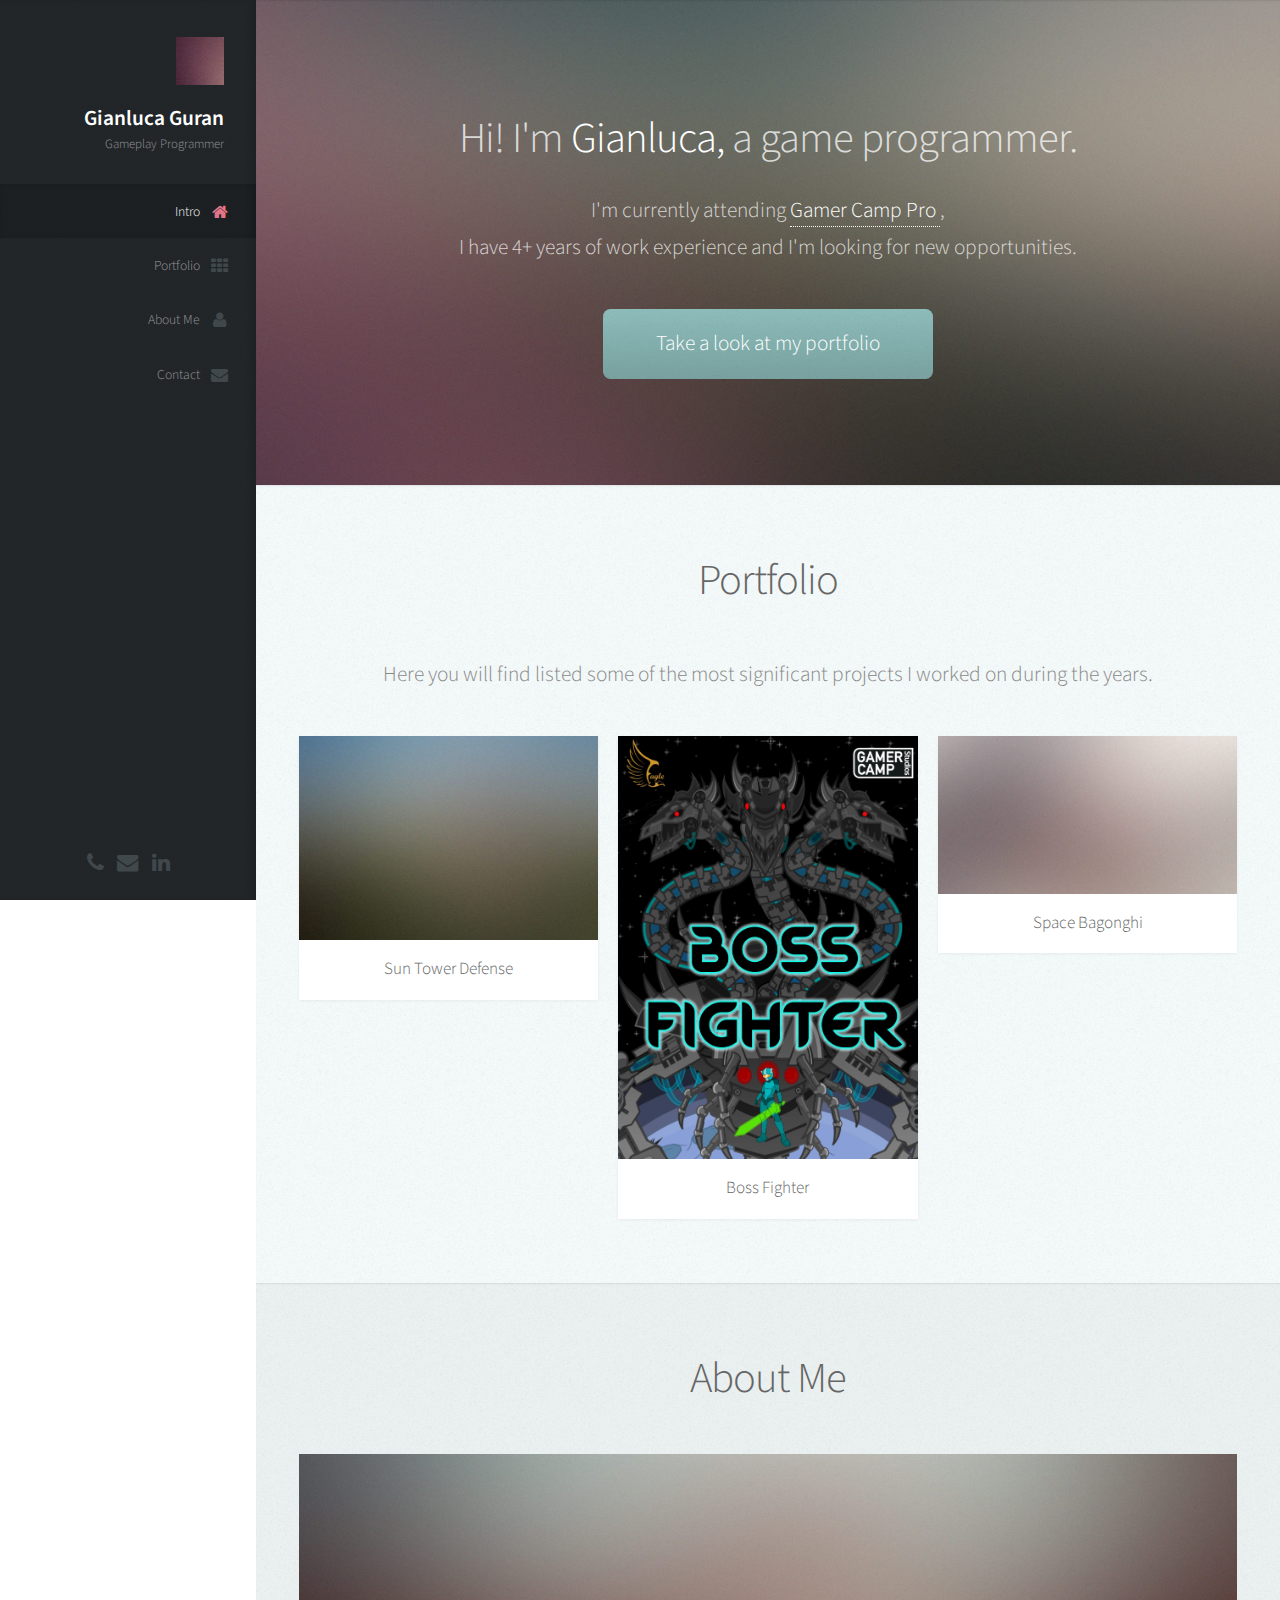
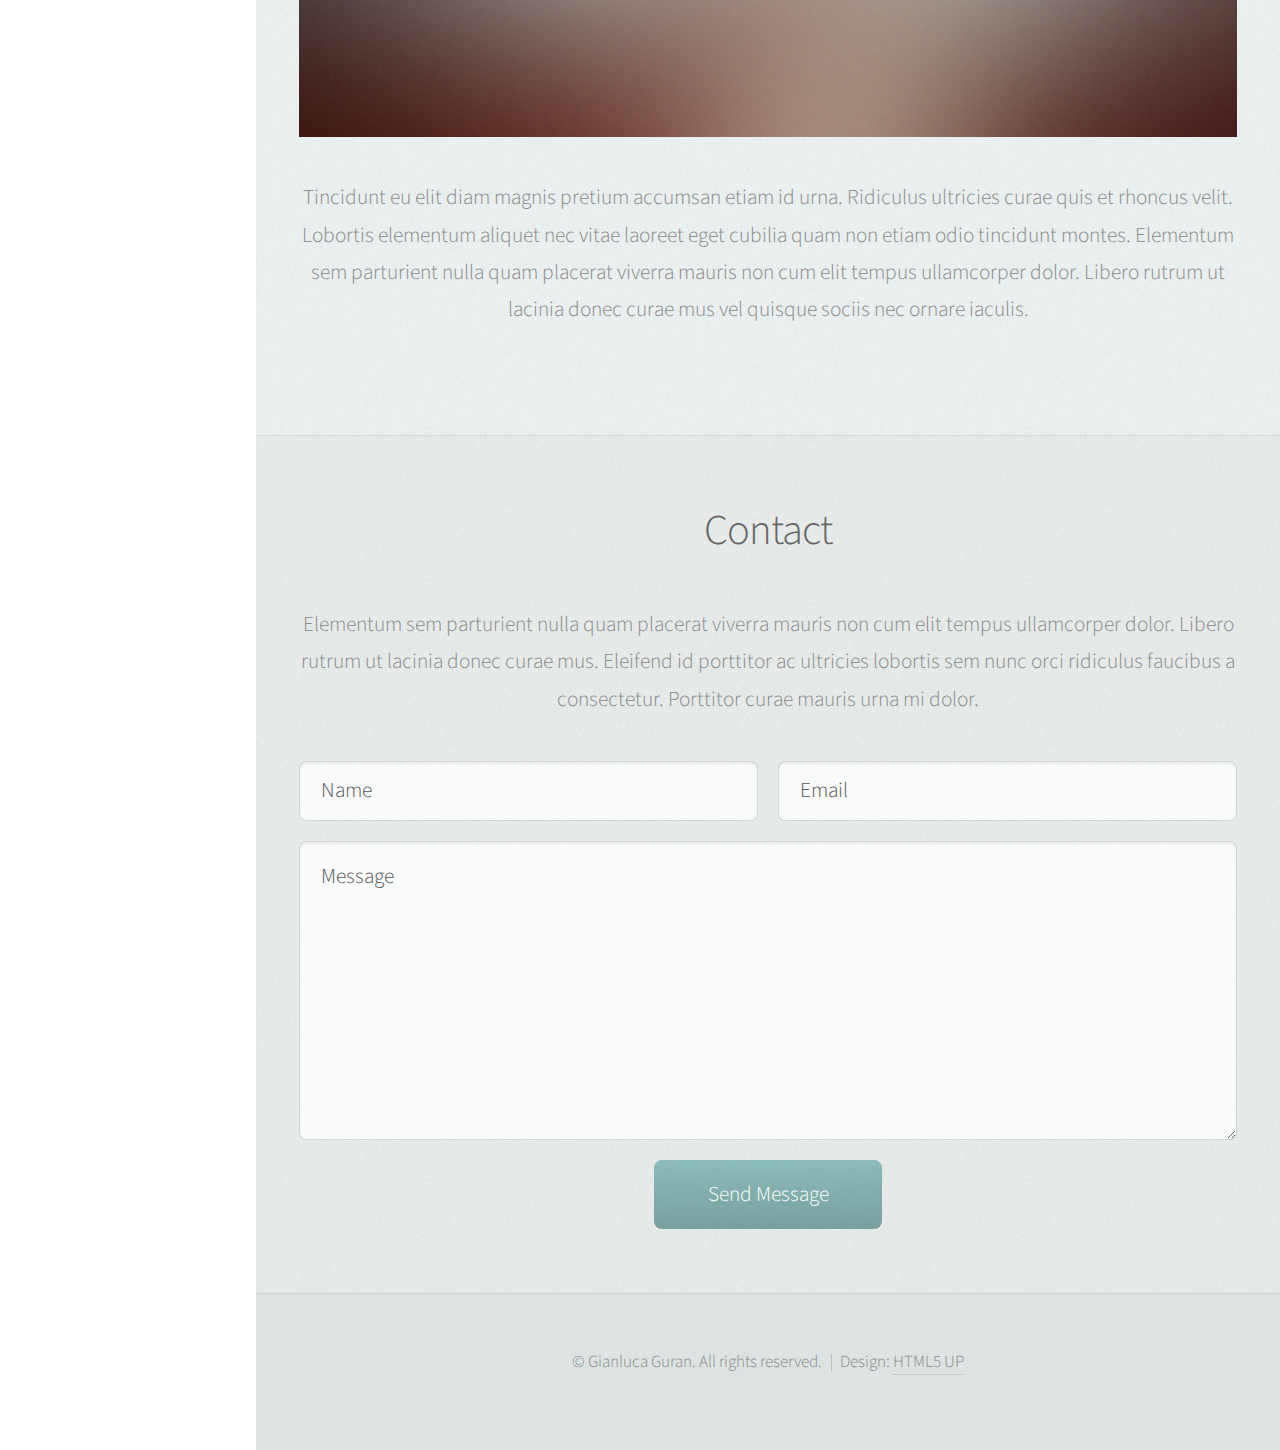
==== _new/prologue/index.html @ 6980e15c "Added hidden new site" ====
<!DOCTYPE HTML>
<!--
	Prologue by HTML5 UP
	html5up.net | @ajlkn
	Free for personal and commercial use under the CCA 3.0 license (html5up.net/license)
-->
<html>
	<head>
		<title>Gianluca Guran's Portfolio</title>
		<meta charset="utf-8" />
		<meta name="viewport" content="width=device-width, initial-scale=1" />
		<!--[if lte IE 8]><script src="assets/js/ie/html5shiv.js"></script><![endif]-->
		<link rel="stylesheet" href="assets/css/main.css" />
		<!--[if lte IE 8]><link rel="stylesheet" href="assets/css/ie8.css" /><![endif]-->
		<!--[if lte IE 9]><link rel="stylesheet" href="assets/css/ie9.css" /><![endif]-->
	</head>
	<body>

		<!-- Header -->
			<div id="header">

				<div class="top">

					<!-- Logo -->
						<div id="logo">
							<span class="image avatar48"><img src="images/avatar.jpg" alt="" /></span>
							<h1 id="title">Gianluca Guran</h1>
							<p>Gameplay Programmer</p>
						</div>

					<!-- Nav -->
						<nav id="nav">
							<!--

								Prologue's nav expects links in one of two formats:

								1. Hash link (scrolls to a different section within the page)

								   <li><a href="#foobar" id="foobar-link" class="icon fa-whatever-icon-you-want skel-layers-ignoreHref"><span class="label">Foobar</span></a></li>

								2. Standard link (sends the user to another page/site)

								   <li><a href="http://foobar.tld" id="foobar-link" class="icon fa-whatever-icon-you-want"><span class="label">Foobar</span></a></li>

							-->
							<ul>
								<li><a href="#top" id="top-link" class="skel-layers-ignoreHref"><span class="icon fa-home">Intro</span></a></li>
								<li><a href="#portfolio" id="portfolio-link" class="skel-layers-ignoreHref"><span class="icon fa-th">Portfolio</span></a></li>
								<li><a href="#about" id="about-link" class="skel-layers-ignoreHref"><span class="icon fa-user">About Me</span></a></li>
								<li><a href="#contact" id="contact-link" class="skel-layers-ignoreHref"><span class="icon fa-envelope">Contact</span></a></li>
							</ul>
						</nav>

				</div>

				<div class="bottom">

					<!-- Social Icons -->
						<ul class="icons">
							<li><a href="tel:+447521222631"class="icon fa-phone"><span class="label">Phone</span></a></li>
							<li><a href="mailto:gianluca.guran@gmail.com" class="icon fa-envelope"><span class="label">Email</span></a></li>
							<li><a href="https://www.linkedin.com/in/gianluca-mihai-guran-79254950/"  class="icon fa-linkedin"><span class="label">Linkedin</span></a></li>
						</ul>

				</div>

			</div>

		<!-- Main -->
			<div id="main">

				<!-- Intro -->
					<section id="top" class="one dark cover">
						<div class="container">

							<header>
								<h2 class="alt">Hi! I'm <strong>Gianluca, </strong> a game programmer.</h2>
								<p>I'm currently attending <a href="http://www.bcu.ac.uk/gamer-camp"> Gamer Camp Pro </a>, <br />
								I have 4+ years of work experience and I'm looking for new opportunities.</p>
							</header>

							<footer>
								<a href="#portfolio" class="button scrolly">Take a look at my portfolio</a>
							</footer>

						</div>
					</section>

				<!-- Portfolio -->
					<section id="portfolio" class="two">
						<div class="container">

							<header>
								<h2>Portfolio</h2>
							</header>

							<p>Here you will find listed some of the most significant projects I worked on during the years.</p>

							<div class="row">
								  <div class="4u 12u$(mobile)">
									<article class="item">
										<a href="SunTowerDefense.html" class="image fit"><img src="images/pic02.jpg" alt="" /></a>
										<header>
											<h3>Sun Tower Defense </h3>
										</header>
									</article>
							<!--
									<article class="item">
										<a href="#" class="image fit"><img src="images/pic03.jpg" alt="" /></a>
										<header>
											<h3>  </h3>
										</header>
									</article>
									!-->
								</div>  
								<div class="4u 12u$(mobile)">
									<article class="item">
										<a href="BossFighter.html" class="image fit"><img src="images/BossFighterPoster.jpg" alt="" /></a>
										<header>
											<h3> Boss Fighter </h3>
										</header>
									</article>
								<!-- 	<article class="item">
										<a href="#" class="image fit"><img src="images/pic05.jpg" alt="" /></a>
										<header>
											<h3>Natoque Vitae</h3>
										</header>
									</article>  !-->
								</div>
							 	<div class="4u$ 12u$(mobile)">
									<article class="item">
										<a href="SpaceBagonghi.html" class="image fit"><img src="images/pic06.jpg" alt="" /></a>
										<header>
											<h3>Space Bagonghi</h3>
										</header>
									</article>
									<!-- <article class="item">
										<a href="#" class="image fit"><img src="images/pic07.jpg" alt="" /></a>
										<header>
											<h3>Orci Convallis</h3>
										</header>
									</article>  !-->
								</div>   
							</div> 

						</div>
					</section>

				<!-- About Me -->
					<section id="about" class="three">
						<div class="container">

							<header>
								<h2>About Me</h2>
							</header>

							<a href="#" class="image featured"><img src="images/pic08.jpg" alt="" /></a>

							<p>Tincidunt eu elit diam magnis pretium accumsan etiam id urna. Ridiculus
							ultricies curae quis et rhoncus velit. Lobortis elementum aliquet nec vitae
							laoreet eget cubilia quam non etiam odio tincidunt montes. Elementum sem
							parturient nulla quam placerat viverra mauris non cum elit tempus ullamcorper
							dolor. Libero rutrum ut lacinia donec curae mus vel quisque sociis nec
							ornare iaculis.</p>

						</div>
					</section>

				<!-- Contact -->
					<section id="contact" class="four">
						<div class="container">

							<header>
								<h2>Contact</h2>
							</header>

							<p>Elementum sem parturient nulla quam placerat viverra
							mauris non cum elit tempus ullamcorper dolor. Libero rutrum ut lacinia
							donec curae mus. Eleifend id porttitor ac ultricies lobortis sem nunc
							orci ridiculus faucibus a consectetur. Porttitor curae mauris urna mi dolor.</p>

							<form method="post" action="#">
								<div class="row">
									<div class="6u 12u$(mobile)"><input type="text" name="name" placeholder="Name" /></div>
									<div class="6u$ 12u$(mobile)"><input type="text" name="email" placeholder="Email" /></div>
									<div class="12u$">
										<textarea name="message" placeholder="Message"></textarea>
									</div>
									<div class="12u$">
										<input type="submit" value="Send Message" />
									</div>
								</div>
							</form>

						</div>
					</section>

			</div>

		<!-- Footer -->
			<div id="footer">

				<!-- Copyright -->
					<ul class="copyright">
						<li>&copy; Gianluca Guran. All rights reserved.</li><li>Design: <a href="http://html5up.net">HTML5 UP</a></li>
					</ul>

			</div>

		<!-- Scripts -->
			<script src="assets/js/jquery.min.js"></script>
			<script src="assets/js/jquery.scrolly.min.js"></script>
			<script src="assets/js/jquery.scrollzer.min.js"></script>
			<script src="assets/js/skel.min.js"></script>
			<script src="assets/js/util.js"></script>
			<!--[if lte IE 8]><script src="assets/js/ie/respond.min.js"></script><![endif]-->
			<script src="assets/js/main.js"></script>

	</body>
</html>
---- _new/prologue/assets/css/main.css ----
@import url("font-awesome.min.css");
@import url("https://fonts.googleapis.com/css?family=Source+Sans+Pro:300,300italic,400,600");

/*
	Prologue by HTML5 UP
	html5up.net | @ajlkn
	Free for personal and commercial use under the CCA 3.0 license (html5up.net/license)
*/

/* Reset */

	html, body, div, span, applet, object, iframe, h1, h2, h3, h4, h5, h6, p, blockquote, pre, a, abbr, acronym, address, big, cite, code, del, dfn, em, img, ins, kbd, q, s, samp, small, strike, strong, sub, sup, tt, var, b, u, i, center, dl, dt, dd, ol, ul, li, fieldset, form, label, legend, table, caption, tbody, tfoot, thead, tr, th, td, article, aside, canvas, details, embed, figure, figcaption, footer, header, hgroup, menu, nav, output, ruby, section, summary, time, mark, audio, video {
		margin: 0;
		padding: 0;
		border: 0;
		font-size: 100%;
		font: inherit;
		vertical-align: baseline;
	}

	article, aside, details, figcaption, figure, footer, header, hgroup, menu, nav, section {
		display: block;
	}

	body {
		line-height: 1;
	}

	ol, ul {
		list-style: none;
	}

	blockquote, q {
		quotes: none;
	}

	blockquote:before, blockquote:after, q:before, q:after {
		content: '';
		content: none;
	}

	table {
		border-collapse: collapse;
		border-spacing: 0;
	}

	body {
		-webkit-text-size-adjust: none;
	}

/* Box Model */

	*, *:before, *:after {
		-moz-box-sizing: border-box;
		-webkit-box-sizing: border-box;
		box-sizing: border-box;
	}

/* Containers */

	.container {
		margin-left: auto;
		margin-right: auto;
	}

	.container.\31 25\25 {
		width: 100%;
		max-width: 1750px;
		min-width: 1400px;
	}

	.container.\37 5\25 {
		width: 1050px;
	}

	.container.\35 0\25 {
		width: 700px;
	}

	.container.\32 5\25 {
		width: 350px;
	}

	.container {
		width: 1400px;
	}

	@media screen and (min-width: 961px) and (max-width: 1880px) {

		.container.\31 25\25 {
			width: 100%;
			max-width: 1500px;
			min-width: 1200px;
		}

		.container.\37 5\25 {
			width: 900px;
		}

		.container.\35 0\25 {
			width: 600px;
		}

		.container.\32 5\25 {
			width: 300px;
		}

		.container {
			width: 1200px;
		}

	}

	@media screen and (min-width: 961px) and (max-width: 1620px) {

		.container.\31 25\25 {
			width: 100%;
			max-width: 1200px;
			min-width: 960px;
		}

		.container.\37 5\25 {
			width: 720px;
		}

		.container.\35 0\25 {
			width: 480px;
		}

		.container.\32 5\25 {
			width: 240px;
		}

		.container {
			width: 960px;
		}

	}

	@media screen and (min-width: 961px) and (max-width: 1320px) {

		.container.\31 25\25 {
			width: 100%;
			max-width: 125%;
			min-width: 100%;
		}

		.container.\37 5\25 {
			width: 75%;
		}

		.container.\35 0\25 {
			width: 50%;
		}

		.container.\32 5\25 {
			width: 25%;
		}

		.container {
			width: 100%;
		}

	}

	@media screen and (max-width: 960px) {

		.container.\31 25\25 {
			width: 100%;
			max-width: 125%;
			min-width: 100%;
		}

		.container.\37 5\25 {
			width: 75%;
		}

		.container.\35 0\25 {
			width: 50%;
		}

		.container.\32 5\25 {
			width: 25%;
		}

		.container {
			width: 100%;
		}

	}

	@media screen and (max-width: 736px) {

		.container.\31 25\25 {
			width: 100%;
			max-width: 125%;
			min-width: 100%;
		}

		.container.\37 5\25 {
			width: 75%;
		}

		.container.\35 0\25 {
			width: 50%;
		}

		.container.\32 5\25 {
			width: 25%;
		}

		.container {
			width: 100% !important;
		}

	}

/* Grid */

	.row {
		border-bottom: solid 1px transparent;
		-moz-box-sizing: border-box;
		-webkit-box-sizing: border-box;
		box-sizing: border-box;
	}

	.row > * {
		float: left;
		-moz-box-sizing: border-box;
		-webkit-box-sizing: border-box;
		box-sizing: border-box;
	}

	.row:after, .row:before {
		content: '';
		display: block;
		clear: both;
		height: 0;
	}

	.row.uniform > * > :first-child {
		margin-top: 0;
	}

	.row.uniform > * > :last-child {
		margin-bottom: 0;
	}

	.row.\30 \25 > * {
		padding: 0px 0 0 0px;
	}

	.row.\30 \25 {
		margin: 0px 0 -1px 0px;
	}

	.row.uniform.\30 \25 > * {
		padding: 0px 0 0 0px;
	}

	.row.uniform.\30 \25 {
		margin: 0px 0 -1px 0px;
	}

	.row > * {
		padding: 40px 0 0 40px;
	}

	.row {
		margin: -40px 0 -1px -40px;
	}

	.row.uniform > * {
		padding: 40px 0 0 40px;
	}

	.row.uniform {
		margin: -40px 0 -1px -40px;
	}

	.row.\32 00\25 > * {
		padding: 80px 0 0 80px;
	}

	.row.\32 00\25 {
		margin: -80px 0 -1px -80px;
	}

	.row.uniform.\32 00\25 > * {
		padding: 80px 0 0 80px;
	}

	.row.uniform.\32 00\25 {
		margin: -80px 0 -1px -80px;
	}

	.row.\31 50\25 > * {
		padding: 60px 0 0 60px;
	}

	.row.\31 50\25 {
		margin: -60px 0 -1px -60px;
	}

	.row.uniform.\31 50\25 > * {
		padding: 60px 0 0 60px;
	}

	.row.uniform.\31 50\25 {
		margin: -60px 0 -1px -60px;
	}

	.row.\35 0\25 > * {
		padding: 20px 0 0 20px;
	}

	.row.\35 0\25 {
		margin: -20px 0 -1px -20px;
	}

	.row.uniform.\35 0\25 > * {
		padding: 20px 0 0 20px;
	}

	.row.uniform.\35 0\25 {
		margin: -20px 0 -1px -20px;
	}

	.row.\32 5\25 > * {
		padding: 10px 0 0 10px;
	}

	.row.\32 5\25 {
		margin: -10px 0 -1px -10px;
	}

	.row.uniform.\32 5\25 > * {
		padding: 10px 0 0 10px;
	}

	.row.uniform.\32 5\25 {
		margin: -10px 0 -1px -10px;
	}

	.\31 2u, .\31 2u\24 {
		width: 100%;
		clear: none;
		margin-left: 0;
	}

	.\31 1u, .\31 1u\24 {
		width: 91.6666666667%;
		clear: none;
		margin-left: 0;
	}

	.\31 0u, .\31 0u\24 {
		width: 83.3333333333%;
		clear: none;
		margin-left: 0;
	}

	.\39 u, .\39 u\24 {
		width: 75%;
		clear: none;
		margin-left: 0;
	}

	.\38 u, .\38 u\24 {
		width: 66.6666666667%;
		clear: none;
		margin-left: 0;
	}

	.\37 u, .\37 u\24 {
		width: 58.3333333333%;
		clear: none;
		margin-left: 0;
	}

	.\36 u, .\36 u\24 {
		width: 50%;
		clear: none;
		margin-left: 0;
	}

	.\35 u, .\35 u\24 {
		width: 41.6666666667%;
		clear: none;
		margin-left: 0;
	}

	.\34 u, .\34 u\24 {
		width: 33.3333333333%;
		clear: none;
		margin-left: 0;
	}

	.\33 u, .\33 u\24 {
		width: 25%;
		clear: none;
		margin-left: 0;
	}

	.\32 u, .\32 u\24 {
		width: 16.6666666667%;
		clear: none;
		margin-left: 0;
	}

	.\31 u, .\31 u\24 {
		width: 8.3333333333%;
		clear: none;
		margin-left: 0;
	}

	.\31 2u\24 + *,
	.\31 1u\24 + *,
	.\31 0u\24 + *,
	.\39 u\24 + *,
	.\38 u\24 + *,
	.\37 u\24 + *,
	.\36 u\24 + *,
	.\35 u\24 + *,
	.\34 u\24 + *,
	.\33 u\24 + *,
	.\32 u\24 + *,
	.\31 u\24 + * {
		clear: left;
	}

	.\-11u {
		margin-left: 91.66667%;
	}

	.\-10u {
		margin-left: 83.33333%;
	}

	.\-9u {
		margin-left: 75%;
	}

	.\-8u {
		margin-left: 66.66667%;
	}

	.\-7u {
		margin-left: 58.33333%;
	}

	.\-6u {
		margin-left: 50%;
	}

	.\-5u {
		margin-left: 41.66667%;
	}

	.\-4u {
		margin-left: 33.33333%;
	}

	.\-3u {
		margin-left: 25%;
	}

	.\-2u {
		margin-left: 16.66667%;
	}

	.\-1u {
		margin-left: 8.33333%;
	}

	@media screen and (min-width: 961px) and (max-width: 1880px) {

		.row > * {
			padding: 40px 0 0 40px;
		}

		.row {
			margin: -40px 0 -1px -40px;
		}

		.row.uniform > * {
			padding: 40px 0 0 40px;
		}

		.row.uniform {
			margin: -40px 0 -1px -40px;
		}

		.row.\32 00\25 > * {
			padding: 80px 0 0 80px;
		}

		.row.\32 00\25 {
			margin: -80px 0 -1px -80px;
		}

		.row.uniform.\32 00\25 > * {
			padding: 80px 0 0 80px;
		}

		.row.uniform.\32 00\25 {
			margin: -80px 0 -1px -80px;
		}

		.row.\31 50\25 > * {
			padding: 60px 0 0 60px;
		}

		.row.\31 50\25 {
			margin: -60px 0 -1px -60px;
		}

		.row.uniform.\31 50\25 > * {
			padding: 60px 0 0 60px;
		}

		.row.uniform.\31 50\25 {
			margin: -60px 0 -1px -60px;
		}

		.row.\35 0\25 > * {
			padding: 20px 0 0 20px;
		}

		.row.\35 0\25 {
			margin: -20px 0 -1px -20px;
		}

		.row.uniform.\35 0\25 > * {
			padding: 20px 0 0 20px;
		}

		.row.uniform.\35 0\25 {
			margin: -20px 0 -1px -20px;
		}

		.row.\32 5\25 > * {
			padding: 10px 0 0 10px;
		}

		.row.\32 5\25 {
			margin: -10px 0 -1px -10px;
		}

		.row.uniform.\32 5\25 > * {
			padding: 10px 0 0 10px;
		}

		.row.uniform.\32 5\25 {
			margin: -10px 0 -1px -10px;
		}

		.\31 2u\28wide\29, .\31 2u\24\28wide\29 {
			width: 100%;
			clear: none;
			margin-left: 0;
		}

		.\31 1u\28wide\29, .\31 1u\24\28wide\29 {
			width: 91.6666666667%;
			clear: none;
			margin-left: 0;
		}

		.\31 0u\28wide\29, .\31 0u\24\28wide\29 {
			width: 83.3333333333%;
			clear: none;
			margin-left: 0;
		}

		.\39 u\28wide\29, .\39 u\24\28wide\29 {
			width: 75%;
			clear: none;
			margin-left: 0;
		}

		.\38 u\28wide\29, .\38 u\24\28wide\29 {
			width: 66.6666666667%;
			clear: none;
			margin-left: 0;
		}

		.\37 u\28wide\29, .\37 u\24\28wide\29 {
			width: 58.3333333333%;
			clear: none;
			margin-left: 0;
		}

		.\36 u\28wide\29, .\36 u\24\28wide\29 {
			width: 50%;
			clear: none;
			margin-left: 0;
		}

		.\35 u\28wide\29, .\35 u\24\28wide\29 {
			width: 41.6666666667%;
			clear: none;
			margin-left: 0;
		}

		.\34 u\28wide\29, .\34 u\24\28wide\29 {
			width: 33.3333333333%;
			clear: none;
			margin-left: 0;
		}

		.\33 u\28wide\29, .\33 u\24\28wide\29 {
			width: 25%;
			clear: none;
			margin-left: 0;
		}

		.\32 u\28wide\29, .\32 u\24\28wide\29 {
			width: 16.6666666667%;
			clear: none;
			margin-left: 0;
		}

		.\31 u\28wide\29, .\31 u\24\28wide\29 {
			width: 8.3333333333%;
			clear: none;
			margin-left: 0;
		}

		.\31 2u\24\28wide\29 + *,
		.\31 1u\24\28wide\29 + *,
		.\31 0u\24\28wide\29 + *,
		.\39 u\24\28wide\29 + *,
		.\38 u\24\28wide\29 + *,
		.\37 u\24\28wide\29 + *,
		.\36 u\24\28wide\29 + *,
		.\35 u\24\28wide\29 + *,
		.\34 u\24\28wide\29 + *,
		.\33 u\24\28wide\29 + *,
		.\32 u\24\28wide\29 + *,
		.\31 u\24\28wide\29 + * {
			clear: left;
		}

		.\-11u\28wide\29 {
			margin-left: 91.66667%;
		}

		.\-10u\28wide\29 {
			margin-left: 83.33333%;
		}

		.\-9u\28wide\29 {
			margin-left: 75%;
		}

		.\-8u\28wide\29 {
			margin-left: 66.66667%;
		}

		.\-7u\28wide\29 {
			margin-left: 58.33333%;
		}

		.\-6u\28wide\29 {
			margin-left: 50%;
		}

		.\-5u\28wide\29 {
			margin-left: 41.66667%;
		}

		.\-4u\28wide\29 {
			margin-left: 33.33333%;
		}

		.\-3u\28wide\29 {
			margin-left: 25%;
		}

		.\-2u\28wide\29 {
			margin-left: 16.66667%;
		}

		.\-1u\28wide\29 {
			margin-left: 8.33333%;
		}

	}

	@media screen and (min-width: 961px) and (max-width: 1620px) {

		.row > * {
			padding: 40px 0 0 40px;
		}

		.row {
			margin: -40px 0 -1px -40px;
		}

		.row.uniform > * {
			padding: 40px 0 0 40px;
		}

		.row.uniform {
			margin: -40px 0 -1px -40px;
		}

		.row.\32 00\25 > * {
			padding: 80px 0 0 80px;
		}

		.row.\32 00\25 {
			margin: -80px 0 -1px -80px;
		}

		.row.uniform.\32 00\25 > * {
			padding: 80px 0 0 80px;
		}

		.row.uniform.\32 00\25 {
			margin: -80px 0 -1px -80px;
		}

		.row.\31 50\25 > * {
			padding: 60px 0 0 60px;
		}

		.row.\31 50\25 {
			margin: -60px 0 -1px -60px;
		}

		.row.uniform.\31 50\25 > * {
			padding: 60px 0 0 60px;
		}

		.row.uniform.\31 50\25 {
			margin: -60px 0 -1px -60px;
		}

		.row.\35 0\25 > * {
			padding: 20px 0 0 20px;
		}

		.row.\35 0\25 {
			margin: -20px 0 -1px -20px;
		}

		.row.uniform.\35 0\25 > * {
			padding: 20px 0 0 20px;
		}

		.row.uniform.\35 0\25 {
			margin: -20px 0 -1px -20px;
		}

		.row.\32 5\25 > * {
			padding: 10px 0 0 10px;
		}

		.row.\32 5\25 {
			margin: -10px 0 -1px -10px;
		}

		.row.uniform.\32 5\25 > * {
			padding: 10px 0 0 10px;
		}

		.row.uniform.\32 5\25 {
			margin: -10px 0 -1px -10px;
		}

		.\31 2u\28normal\29, .\31 2u\24\28normal\29 {
			width: 100%;
			clear: none;
			margin-left: 0;
		}

		.\31 1u\28normal\29, .\31 1u\24\28normal\29 {
			width: 91.6666666667%;
			clear: none;
			margin-left: 0;
		}

		.\31 0u\28normal\29, .\31 0u\24\28normal\29 {
			width: 83.3333333333%;
			clear: none;
			margin-left: 0;
		}

		.\39 u\28normal\29, .\39 u\24\28normal\29 {
			width: 75%;
			clear: none;
			margin-left: 0;
		}

		.\38 u\28normal\29, .\38 u\24\28normal\29 {
			width: 66.6666666667%;
			clear: none;
			margin-left: 0;
		}

		.\37 u\28normal\29, .\37 u\24\28normal\29 {
			width: 58.3333333333%;
			clear: none;
			margin-left: 0;
		}

		.\36 u\28normal\29, .\36 u\24\28normal\29 {
			width: 50%;
			clear: none;
			margin-left: 0;
		}

		.\35 u\28normal\29, .\35 u\24\28normal\29 {
			width: 41.6666666667%;
			clear: none;
			margin-left: 0;
		}

		.\34 u\28normal\29, .\34 u\24\28normal\29 {
			width: 33.3333333333%;
			clear: none;
			margin-left: 0;
		}

		.\33 u\28normal\29, .\33 u\24\28normal\29 {
			width: 25%;
			clear: none;
			margin-left: 0;
		}

		.\32 u\28normal\29, .\32 u\24\28normal\29 {
			width: 16.6666666667%;
			clear: none;
			margin-left: 0;
		}

		.\31 u\28normal\29, .\31 u\24\28normal\29 {
			width: 8.3333333333%;
			clear: none;
			margin-left: 0;
		}

		.\31 2u\24\28normal\29 + *,
		.\31 1u\24\28normal\29 + *,
		.\31 0u\24\28normal\29 + *,
		.\39 u\24\28normal\29 + *,
		.\38 u\24\28normal\29 + *,
		.\37 u\24\28normal\29 + *,
		.\36 u\24\28normal\29 + *,
		.\35 u\24\28normal\29 + *,
		.\34 u\24\28normal\29 + *,
		.\33 u\24\28normal\29 + *,
		.\32 u\24\28normal\29 + *,
		.\31 u\24\28normal\29 + * {
			clear: left;
		}

		.\-11u\28normal\29 {
			margin-left: 91.66667%;
		}

		.\-10u\28normal\29 {
			margin-left: 83.33333%;
		}

		.\-9u\28normal\29 {
			margin-left: 75%;
		}

		.\-8u\28normal\29 {
			margin-left: 66.66667%;
		}

		.\-7u\28normal\29 {
			margin-left: 58.33333%;
		}

		.\-6u\28normal\29 {
			margin-left: 50%;
		}

		.\-5u\28normal\29 {
			margin-left: 41.66667%;
		}

		.\-4u\28normal\29 {
			margin-left: 33.33333%;
		}

		.\-3u\28normal\29 {
			margin-left: 25%;
		}

		.\-2u\28normal\29 {
			margin-left: 16.66667%;
		}

		.\-1u\28normal\29 {
			margin-left: 8.33333%;
		}

	}

	@media screen and (min-width: 961px) and (max-width: 1320px) {

		.row > * {
			padding: 20px 0 0 20px;
		}

		.row {
			margin: -20px 0 -1px -20px;
		}

		.row.uniform > * {
			padding: 20px 0 0 20px;
		}

		.row.uniform {
			margin: -20px 0 -1px -20px;
		}

		.row.\32 00\25 > * {
			padding: 40px 0 0 40px;
		}

		.row.\32 00\25 {
			margin: -40px 0 -1px -40px;
		}

		.row.uniform.\32 00\25 > * {
			padding: 40px 0 0 40px;
		}

		.row.uniform.\32 00\25 {
			margin: -40px 0 -1px -40px;
		}

		.row.\31 50\25 > * {
			padding: 30px 0 0 30px;
		}

		.row.\31 50\25 {
			margin: -30px 0 -1px -30px;
		}

		.row.uniform.\31 50\25 > * {
			padding: 30px 0 0 30px;
		}

		.row.uniform.\31 50\25 {
			margin: -30px 0 -1px -30px;
		}

		.row.\35 0\25 > * {
			padding: 10px 0 0 10px;
		}

		.row.\35 0\25 {
			margin: -10px 0 -1px -10px;
		}

		.row.uniform.\35 0\25 > * {
			padding: 10px 0 0 10px;
		}

		.row.uniform.\35 0\25 {
			margin: -10px 0 -1px -10px;
		}

		.row.\32 5\25 > * {
			padding: 5px 0 0 5px;
		}

		.row.\32 5\25 {
			margin: -5px 0 -1px -5px;
		}

		.row.uniform.\32 5\25 > * {
			padding: 5px 0 0 5px;
		}

		.row.uniform.\32 5\25 {
			margin: -5px 0 -1px -5px;
		}

		.\31 2u\28narrow\29, .\31 2u\24\28narrow\29 {
			width: 100%;
			clear: none;
			margin-left: 0;
		}

		.\31 1u\28narrow\29, .\31 1u\24\28narrow\29 {
			width: 91.6666666667%;
			clear: none;
			margin-left: 0;
		}

		.\31 0u\28narrow\29, .\31 0u\24\28narrow\29 {
			width: 83.3333333333%;
			clear: none;
			margin-left: 0;
		}

		.\39 u\28narrow\29, .\39 u\24\28narrow\29 {
			width: 75%;
			clear: none;
			margin-left: 0;
		}

		.\38 u\28narrow\29, .\38 u\24\28narrow\29 {
			width: 66.6666666667%;
			clear: none;
			margin-left: 0;
		}

		.\37 u\28narrow\29, .\37 u\24\28narrow\29 {
			width: 58.3333333333%;
			clear: none;
			margin-left: 0;
		}

		.\36 u\28narrow\29, .\36 u\24\28narrow\29 {
			width: 50%;
			clear: none;
			margin-left: 0;
		}

		.\35 u\28narrow\29, .\35 u\24\28narrow\29 {
			width: 41.6666666667%;
			clear: none;
			margin-left: 0;
		}

		.\34 u\28narrow\29, .\34 u\24\28narrow\29 {
			width: 33.3333333333%;
			clear: none;
			margin-left: 0;
		}

		.\33 u\28narrow\29, .\33 u\24\28narrow\29 {
			width: 25%;
			clear: none;
			margin-left: 0;
		}

		.\32 u\28narrow\29, .\32 u\24\28narrow\29 {
			width: 16.6666666667%;
			clear: none;
			margin-left: 0;
		}

		.\31 u\28narrow\29, .\31 u\24\28narrow\29 {
			width: 8.3333333333%;
			clear: none;
			margin-left: 0;
		}

		.\31 2u\24\28narrow\29 + *,
		.\31 1u\24\28narrow\29 + *,
		.\31 0u\24\28narrow\29 + *,
		.\39 u\24\28narrow\29 + *,
		.\38 u\24\28narrow\29 + *,
		.\37 u\24\28narrow\29 + *,
		.\36 u\24\28narrow\29 + *,
		.\35 u\24\28narrow\29 + *,
		.\34 u\24\28narrow\29 + *,
		.\33 u\24\28narrow\29 + *,
		.\32 u\24\28narrow\29 + *,
		.\31 u\24\28narrow\29 + * {
			clear: left;
		}

		.\-11u\28narrow\29 {
			margin-left: 91.66667%;
		}

		.\-10u\28narrow\29 {
			margin-left: 83.33333%;
		}

		.\-9u\28narrow\29 {
			margin-left: 75%;
		}

		.\-8u\28narrow\29 {
			margin-left: 66.66667%;
		}

		.\-7u\28narrow\29 {
			margin-left: 58.33333%;
		}

		.\-6u\28narrow\29 {
			margin-left: 50%;
		}

		.\-5u\28narrow\29 {
			margin-left: 41.66667%;
		}

		.\-4u\28narrow\29 {
			margin-left: 33.33333%;
		}

		.\-3u\28narrow\29 {
			margin-left: 25%;
		}

		.\-2u\28narrow\29 {
			margin-left: 16.66667%;
		}

		.\-1u\28narrow\29 {
			margin-left: 8.33333%;
		}

	}

	@media screen and (max-width: 960px) {

		.row > * {
			padding: 20px 0 0 20px;
		}

		.row {
			margin: -20px 0 -1px -20px;
		}

		.row.uniform > * {
			padding: 20px 0 0 20px;
		}

		.row.uniform {
			margin: -20px 0 -1px -20px;
		}

		.row.\32 00\25 > * {
			padding: 40px 0 0 40px;
		}

		.row.\32 00\25 {
			margin: -40px 0 -1px -40px;
		}

		.row.uniform.\32 00\25 > * {
			padding: 40px 0 0 40px;
		}

		.row.uniform.\32 00\25 {
			margin: -40px 0 -1px -40px;
		}

		.row.\31 50\25 > * {
			padding: 30px 0 0 30px;
		}

		.row.\31 50\25 {
			margin: -30px 0 -1px -30px;
		}

		.row.uniform.\31 50\25 > * {
			padding: 30px 0 0 30px;
		}

		.row.uniform.\31 50\25 {
			margin: -30px 0 -1px -30px;
		}

		.row.\35 0\25 > * {
			padding: 10px 0 0 10px;
		}

		.row.\35 0\25 {
			margin: -10px 0 -1px -10px;
		}

		.row.uniform.\35 0\25 > * {
			padding: 10px 0 0 10px;
		}

		.row.uniform.\35 0\25 {
			margin: -10px 0 -1px -10px;
		}

		.row.\32 5\25 > * {
			padding: 5px 0 0 5px;
		}

		.row.\32 5\25 {
			margin: -5px 0 -1px -5px;
		}

		.row.uniform.\32 5\25 > * {
			padding: 5px 0 0 5px;
		}

		.row.uniform.\32 5\25 {
			margin: -5px 0 -1px -5px;
		}

		.\31 2u\28narrower\29, .\31 2u\24\28narrower\29 {
			width: 100%;
			clear: none;
			margin-left: 0;
		}

		.\31 1u\28narrower\29, .\31 1u\24\28narrower\29 {
			width: 91.6666666667%;
			clear: none;
			margin-left: 0;
		}

		.\31 0u\28narrower\29, .\31 0u\24\28narrower\29 {
			width: 83.3333333333%;
			clear: none;
			margin-left: 0;
		}

		.\39 u\28narrower\29, .\39 u\24\28narrower\29 {
			width: 75%;
			clear: none;
			margin-left: 0;
		}

		.\38 u\28narrower\29, .\38 u\24\28narrower\29 {
			width: 66.6666666667%;
			clear: none;
			margin-left: 0;
		}

		.\37 u\28narrower\29, .\37 u\24\28narrower\29 {
			width: 58.3333333333%;
			clear: none;
			margin-left: 0;
		}

		.\36 u\28narrower\29, .\36 u\24\28narrower\29 {
			width: 50%;
			clear: none;
			margin-left: 0;
		}

		.\35 u\28narrower\29, .\35 u\24\28narrower\29 {
			width: 41.6666666667%;
			clear: none;
			margin-left: 0;
		}

		.\34 u\28narrower\29, .\34 u\24\28narrower\29 {
			width: 33.3333333333%;
			clear: none;
			margin-left: 0;
		}

		.\33 u\28narrower\29, .\33 u\24\28narrower\29 {
			width: 25%;
			clear: none;
			margin-left: 0;
		}

		.\32 u\28narrower\29, .\32 u\24\28narrower\29 {
			width: 16.6666666667%;
			clear: none;
			margin-left: 0;
		}

		.\31 u\28narrower\29, .\31 u\24\28narrower\29 {
			width: 8.3333333333%;
			clear: none;
			margin-left: 0;
		}

		.\31 2u\24\28narrower\29 + *,
		.\31 1u\24\28narrower\29 + *,
		.\31 0u\24\28narrower\29 + *,
		.\39 u\24\28narrower\29 + *,
		.\38 u\24\28narrower\29 + *,
		.\37 u\24\28narrower\29 + *,
		.\36 u\24\28narrower\29 + *,
		.\35 u\24\28narrower\29 + *,
		.\34 u\24\28narrower\29 + *,
		.\33 u\24\28narrower\29 + *,
		.\32 u\24\28narrower\29 + *,
		.\31 u\24\28narrower\29 + * {
			clear: left;
		}

		.\-11u\28narrower\29 {
			margin-left: 91.66667%;
		}

		.\-10u\28narrower\29 {
			margin-left: 83.33333%;
		}

		.\-9u\28narrower\29 {
			margin-left: 75%;
		}

		.\-8u\28narrower\29 {
			margin-left: 66.66667%;
		}

		.\-7u\28narrower\29 {
			margin-left: 58.33333%;
		}

		.\-6u\28narrower\29 {
			margin-left: 50%;
		}

		.\-5u\28narrower\29 {
			margin-left: 41.66667%;
		}

		.\-4u\28narrower\29 {
			margin-left: 33.33333%;
		}

		.\-3u\28narrower\29 {
			margin-left: 25%;
		}

		.\-2u\28narrower\29 {
			margin-left: 16.66667%;
		}

		.\-1u\28narrower\29 {
			margin-left: 8.33333%;
		}

	}

	@media screen and (max-width: 736px) {

		.row > * {
			padding: 20px 0 0 20px;
		}

		.row {
			margin: -20px 0 -1px -20px;
		}

		.row.uniform > * {
			padding: 20px 0 0 20px;
		}

		.row.uniform {
			margin: -20px 0 -1px -20px;
		}

		.row.\32 00\25 > * {
			padding: 40px 0 0 40px;
		}

		.row.\32 00\25 {
			margin: -40px 0 -1px -40px;
		}

		.row.uniform.\32 00\25 > * {
			padding: 40px 0 0 40px;
		}

		.row.uniform.\32 00\25 {
			margin: -40px 0 -1px -40px;
		}

		.row.\31 50\25 > * {
			padding: 30px 0 0 30px;
		}

		.row.\31 50\25 {
			margin: -30px 0 -1px -30px;
		}

		.row.uniform.\31 50\25 > * {
			padding: 30px 0 0 30px;
		}

		.row.uniform.\31 50\25 {
			margin: -30px 0 -1px -30px;
		}

		.row.\35 0\25 > * {
			padding: 10px 0 0 10px;
		}

		.row.\35 0\25 {
			margin: -10px 0 -1px -10px;
		}

		.row.uniform.\35 0\25 > * {
			padding: 10px 0 0 10px;
		}

		.row.uniform.\35 0\25 {
			margin: -10px 0 -1px -10px;
		}

		.row.\32 5\25 > * {
			padding: 5px 0 0 5px;
		}

		.row.\32 5\25 {
			margin: -5px 0 -1px -5px;
		}

		.row.uniform.\32 5\25 > * {
			padding: 5px 0 0 5px;
		}

		.row.uniform.\32 5\25 {
			margin: -5px 0 -1px -5px;
		}

		.\31 2u\28mobile\29, .\31 2u\24\28mobile\29 {
			width: 100%;
			clear: none;
			margin-left: 0;
		}

		.\31 1u\28mobile\29, .\31 1u\24\28mobile\29 {
			width: 91.6666666667%;
			clear: none;
			margin-left: 0;
		}

		.\31 0u\28mobile\29, .\31 0u\24\28mobile\29 {
			width: 83.3333333333%;
			clear: none;
			margin-left: 0;
		}

		.\39 u\28mobile\29, .\39 u\24\28mobile\29 {
			width: 75%;
			clear: none;
			margin-left: 0;
		}

		.\38 u\28mobile\29, .\38 u\24\28mobile\29 {
			width: 66.6666666667%;
			clear: none;
			margin-left: 0;
		}

		.\37 u\28mobile\29, .\37 u\24\28mobile\29 {
			width: 58.3333333333%;
			clear: none;
			margin-left: 0;
		}

		.\36 u\28mobile\29, .\36 u\24\28mobile\29 {
			width: 50%;
			clear: none;
			margin-left: 0;
		}

		.\35 u\28mobile\29, .\35 u\24\28mobile\29 {
			width: 41.6666666667%;
			clear: none;
			margin-left: 0;
		}

		.\34 u\28mobile\29, .\34 u\24\28mobile\29 {
			width: 33.3333333333%;
			clear: none;
			margin-left: 0;
		}

		.\33 u\28mobile\29, .\33 u\24\28mobile\29 {
			width: 25%;
			clear: none;
			margin-left: 0;
		}

		.\32 u\28mobile\29, .\32 u\24\28mobile\29 {
			width: 16.6666666667%;
			clear: none;
			margin-left: 0;
		}

		.\31 u\28mobile\29, .\31 u\24\28mobile\29 {
			width: 8.3333333333%;
			clear: none;
			margin-left: 0;
		}

		.\31 2u\24\28mobile\29 + *,
		.\31 1u\24\28mobile\29 + *,
		.\31 0u\24\28mobile\29 + *,
		.\39 u\24\28mobile\29 + *,
		.\38 u\24\28mobile\29 + *,
		.\37 u\24\28mobile\29 + *,
		.\36 u\24\28mobile\29 + *,
		.\35 u\24\28mobile\29 + *,
		.\34 u\24\28mobile\29 + *,
		.\33 u\24\28mobile\29 + *,
		.\32 u\24\28mobile\29 + *,
		.\31 u\24\28mobile\29 + * {
			clear: left;
		}

		.\-11u\28mobile\29 {
			margin-left: 91.66667%;
		}

		.\-10u\28mobile\29 {
			margin-left: 83.33333%;
		}

		.\-9u\28mobile\29 {
			margin-left: 75%;
		}

		.\-8u\28mobile\29 {
			margin-left: 66.66667%;
		}

		.\-7u\28mobile\29 {
			margin-left: 58.33333%;
		}

		.\-6u\28mobile\29 {
			margin-left: 50%;
		}

		.\-5u\28mobile\29 {
			margin-left: 41.66667%;
		}

		.\-4u\28mobile\29 {
			margin-left: 33.33333%;
		}

		.\-3u\28mobile\29 {
			margin-left: 25%;
		}

		.\-2u\28mobile\29 {
			margin-left: 16.66667%;
		}

		.\-1u\28mobile\29 {
			margin-left: 8.33333%;
		}

	}

/* Basic */

	body {
		background: #fff;
		font-family: 'Source Sans Pro', sans-serif;
		font-size: 19pt;
		font-weight: 300;
		line-height: 1.75em;
		color: #888;
	}

		body.is-loading * {
			-moz-transition: none !important;
			-webkit-transition: none !important;
			-ms-transition: none !important;
			transition: none !important;
			-moz-animation: none !important;
			-webkit-animation: none !important;
			-ms-animation: none !important;
			animation: none !important;
		}

	input, textarea, select {
		font-family: 'Source Sans Pro', sans-serif;
		font-size: 19pt;
		font-weight: 300;
		line-height: 1.75em;
		color: #888;
	}

	h1, h2, h3, h4, h5, h6 {
		font-weight: 300;
		color: #666;
		line-height: 1.5em;
	}

	h1 a, h2 a, h3 a, h4 a, h5 a, h6 a {
		color: inherit;
		text-decoration: none;
	}

		h1 a strong, h2 a strong, h3 a strong, h4 a strong, h5 a strong, h6 a strong {
			color: #333;
		}

	h2 {
		font-size: 2em;
		letter-spacing: -1px;
	}

		h2.alt {
			color: #888;
		}

			h2.alt strong {
				color: #666;
			}

	h3 {
		font-size: 1.5em;
	}

	header {
		margin: 0 0 2em 0;
	}

		header > p {
			margin: 1em 0 0 0;
		}

	footer {
		margin: 2em 0 0 0;
	}

	strong, b {
		font-weight: 300;
		color: #666;
	}

	em, i {
		font-style: italic;
	}

	a {
		text-decoration: none;
		color: inherit;
		border-bottom: dotted 1px rgba(128, 128, 128, 0.5);
		-moz-transition: color 0.35s ease-in-out, border-bottom-color 0.35s ease-in-out;
		-webkit-transition: color 0.35s ease-in-out, border-bottom-color 0.35s ease-in-out;
		-ms-transition: color 0.35s ease-in-out, border-bottom-color 0.35s ease-in-out;
		transition: color 0.35s ease-in-out, border-bottom-color 0.35s ease-in-out;
		outline: 0;
	}

		a:hover {
			color: #E27689;
			border-bottom-color: rgba(255, 255, 255, 0);
		}

	sub {
		position: relative;
		top: 0.5em;
		font-size: 0.8em;
	}

	sup {
		position: relative;
		top: -0.5em;
		font-size: 0.8em;
	}

	hr {
		border: 0;
		border-top: solid 1px #ddd;
	}

	blockquote {
		border-left: solid 0.5em #ddd;
		padding: 1em 0 1em 2em;
		font-style: italic;
	}

	p, ul, ol, dl, table {
		margin-bottom: 2em;
	}

	br.clear {
		clear: both;
	}

/* Sections/Article */

	section, article {
		margin-bottom: 3em;
	}

		section > :last-child,
		section > .container, section:last-child, article > :last-child,
		article > .container, article:last-child {
			margin-bottom: 0;
		}

		.row > section, .row > article {
			margin-bottom: 0;
		}

/* Image */

	.image {
		display: inline-block;
		border: 0;
	}

		.image img {
			display: block;
			width: 100%;
		}

		.image.avatar48 {
			width: 48px;
			height: 48px;
			background: #f00;
		}

			.image.avatar48 img {
				width: 48px;
				height: 48px;
			}

		.image.fit {
			display: block;
			width: 100%;
		}

		.image.featured {
			display: block;
			width: 100%;
			margin: 0 0 2em 0;
		}

		.image.left {
			float: left;
			margin: 0 2em 2em 0;
		}

		.image.centered {
			display: block;
			margin: 0 0 2em 0;
		}

			.image.centered img {
				margin: 0 auto;
				width: auto;
			}

/* List */

	ul.default {
		list-style: disc;
		padding-left: 1em;
	}

		ul.default li {
			padding-left: 0.5em;
		}

	ul.icons {
		cursor: default;
	}

		ul.icons li {
			display: inline-block;
		}

		ul.icons a {
			display: inline-block;
			width: 2em;
			height: 2em;
			line-height: 2em;
			text-align: center;
			border: 0;
		}

	ol.default {
		list-style: decimal;
		padding-left: 1.25em;
	}

		ol.default li {
			padding-left: 0.25em;
		}

/* Form */

	form label {
		display: block;
		text-align: left;
		margin-bottom: 0.5em;
	}

	form input[type="text"],
	form input[type="email"],
	form input[type="password"],
	form select,
	form textarea {
		position: relative;
		-webkit-appearance: none;
		display: block;
		border: 0;
		outline: 0;
		background: #fff;
		background: rgba(255, 255, 255, 0.75);
		width: 100%;
		border-radius: 0.35em;
		padding: 0.75em 1em 0.75em 1em;
		box-shadow: inset 0 0.1em 0.1em 0 rgba(0, 0, 0, 0.05);
		border: solid 1px rgba(0, 0, 0, 0.15);
		-moz-transition: all 0.35s ease-in-out;
		-webkit-transition: all 0.35s ease-in-out;
		-ms-transition: all 0.35s ease-in-out;
		transition: all 0.35s ease-in-out;
	}

		form input[type="text"]:focus,
		form input[type="email"]:focus,
		form input[type="password"]:focus,
		form select:focus,
		form textarea:focus {
			box-shadow: 0 0 2px 1px #8ebebc;
			background: #fff;
		}

	form input[type="text"],
	form input[type="email"],
	form input[type="password"],
	form select {
		line-height: 1.25em;
	}

	form textarea {
		min-height: 14em;
	}

	form .formerize-placeholder {
		color: #555 !important;
	}

	form ::-webkit-input-placeholder {
		color: #555 !important;
	}

	form :-moz-placeholder {
		color: #555 !important;
	}

	form ::-moz-placeholder {
		color: #555 !important;
	}

	form :-ms-input-placeholder {
		color: #555 !important;
	}

	form ::-moz-focus-inner {
		border: 0;
	}

/* Table */

	table {
		width: 100%;
	}

		table.default {
			width: 100%;
			text-align: left;
		}

			table.default tbody tr:nth-child(2n+2) {
				background: #f4f4f4;
			}

			table.default td {
				padding: 0.5em 1em 0.5em 1em;
			}

			table.default th {
				text-align: left;
				padding: 0.5em 1em 0.5em 1em;
				color: #fff;
				background: #222729 url("images/overlay.png");
			}

			table.default thead {
				background: #444;
				color: #fff;
			}

			table.default tfoot {
				background: #eee;
			}

/* Button */

	input[type="button"],
	input[type="submit"],
	input[type="reset"],
	button,
	.button {
		position: relative;
		display: inline-block;
		border-radius: 0.35em;
		color: #fff !important;
		text-decoration: none;
		padding: 0.75em 2.5em 0.75em 2.5em;
		background-color: #8ebebc;
		border: 0;
		cursor: pointer;
		background-image: -moz-linear-gradient(top, rgba(0, 0, 0, 0), rgba(0, 0, 0, 0.15)), url("images/overlay.png");
		background-image: -webkit-linear-gradient(top, rgba(0, 0, 0, 0), rgba(0, 0, 0, 0.15)), url("images/overlay.png");
		background-image: -ms-linear-gradient(top, rgba(0, 0, 0, 0), rgba(0, 0, 0, 0.15)), url("images/overlay.png");
		background-image: linear-gradient(top, rgba(0, 0, 0, 0), rgba(0, 0, 0, 0.15)), url("images/overlay.png");
		-moz-transition: background-color 0.35s ease-in-out;
		-webkit-transition: background-color 0.35s ease-in-out;
		-ms-transition: background-color 0.35s ease-in-out;
		transition: background-color 0.35s ease-in-out;
	}

		input[type="button"]:hover,
		input[type="submit"]:hover,
		input[type="reset"]:hover,
		button:hover,
		.button:hover {
			background-color: #9ececc;
		}

		input[type="button"]:active,
		input[type="submit"]:active,
		input[type="reset"]:active,
		button:active,
		.button:active {
			background-color: #7eaeac;
		}

/* Item */

	.item {
		box-shadow: 0 0.05em 0.15em 0 rgba(0, 0, 0, 0.05);
		margin-bottom: 40px;
	}

		.item header {
			background: #fff;
			margin: 0;
			padding: 1em 0 1em 0;
			font-size: 0.8em;
		}

			.item header h3 {
				font-size: 1em;
			}

/* Icons */

	.icon {
		text-decoration: none;
	}

		.icon:before {
			display: inline-block;
			font-family: FontAwesome;
			font-size: 1.25em;
			text-decoration: none;
			font-style: normal;
			font-weight: normal;
			line-height: 1;
			-webkit-font-smoothing: antialiased;
			-moz-osx-font-smoothing: grayscale;
		}

		.icon > .label {
			display: none;
		}

/* Header */

	#header {
		display: -moz-flex;
		display: -webkit-flex;
		display: -ms-flex;
		display: flex;
		-moz-flex-direction: column;
		-webkit-flex-direction: column;
		-ms-flex-direction: column;
		flex-direction: column;
		-moz-justify-content: space-between;
		-webkit-justify-content: space-between;
		-ms-justify-content: space-between;
		justify-content: space-between;
		background: #222629 url("images/overlay.png");
		box-shadow: inset -0.25em 0 0.25em 0 rgba(0, 0, 0, 0.1);
		color: #fff;
		height: 100%;
		left: 0;
		overflow-y: auto;
		position: fixed;
		text-align: right;
		top: 0;
		width: 375px;
	}

		#header .top {
			-moz-flex-grow: 1;
			-webkit-flex-grow: 1;
			-ms-flex-grow: 1;
			flex-grow: 1;
		}

		#header .bottom {
			-moz-flex-shrink: 0;
			-webkit-flex-shrink: 0;
			-ms-flex-shrink: 0;
			flex-shrink: 0;
			padding: 1.5em 0 0.75em 0;
		}

			#header .bottom > :last-child {
				margin-bottom: 0;
			}

		#header .icons {
			font-size: 0.8em;
			text-align: center;
		}

			#header .icons a {
				color: #41484c;
				-moz-transition: color 0.35s ease-in-out;
				-webkit-transition: color 0.35s ease-in-out;
				-ms-transition: color 0.35s ease-in-out;
				transition: color 0.35s ease-in-out;
			}

				#header .icons a:hover {
					color: #fff;
				}

	#logo {
		position: relative;
		margin: 1.75em 1.5em 1.5em 1.5em;
		min-height: 48px;
		cursor: default;
	}

		#logo h1 {
			position: relative;
			color: #fff;
			font-weight: 600;
			font-size: 1em;
			line-height: 1em;
		}

		#logo p {
			position: relative;
			display: block;
			font-size: 0.6em;
			color: rgba(255, 255, 255, 0.5);
			line-height: 1.25em;
			margin: 0.5em 0 0 0;
		}

		#logo .image {
			position: absolute;
			left: 0;
			top: 0;
		}

	#nav ul {
		margin-bottom: 0;
	}

		#nav ul li a {
			display: block;
			padding: 0.5em 1.5em 0.5em 1.5em;
			color: rgba(255, 255, 255, 0.5);
			text-decoration: none;
			outline: 0;
			border: 0;
			-moz-transition: none;
			-webkit-transition: none;
			-ms-transition: none;
			transition: none;
		}

			#nav ul li a span {
				position: relative;
				display: block;
				font-size: 0.8em;
			}

				#nav ul li a span:before {
					position: absolute;
					left: 0;
					color: #41484c;
					text-align: center;
					width: 1.25em;
					line-height: 1.75em;
				}

			#nav ul li a.active {
				background: rgba(0, 0, 0, 0.15);
				box-shadow: inset 0 0 0.25em 0 rgba(0, 0, 0, 0.125);
				color: #fff;
			}

				#nav ul li a.active span:before {
					color: #e27689;
				}

/* Footer */

	#footer {
		margin-left: 375px;
		text-align: center;
		background-color: #dce3e2;
		padding: 3em 0 4em 0;
		box-shadow: inset 0 1px 0 0 rgba(0, 0, 0, 0.05), inset 0 0.1em 0.1em 0 rgba(0, 0, 0, 0.025);
		font-size: 0.8em;
	}

		#footer .copyright {
			cursor: default;
			margin: 0;
		}

			#footer .copyright li {
				display: inline-block;
				line-height: 1em;
				border-left: solid 1px rgba(128, 128, 128, 0.35);
				padding: 0 0 0 0.5em;
				margin: 0 0 0 0.5em;
			}

				#footer .copyright li:first-child {
					border-left: 0;
					padding-left: 0;
					margin-left: 0;
				}

/* Main */

	#main {
		margin-left: 375px;
	}

		#main > section {
			margin: 0;
			overflow: hidden;
			padding: 4em 0;
			box-shadow: inset 0 1px 0 0 rgba(0, 0, 0, 0.05), inset 0 0.1em 0.1em 0 rgba(0, 0, 0, 0.025);
			text-align: center;
			background-image: url("images/overlay.png");
		}

			#main > section.dark {
				color: #ddd;
				color: rgba(255, 255, 255, 0.75);
			}

				#main > section.dark h2, #main > section.dark h3, #main > section.dark h4, #main > section.dark h5, #main > section.dark h6 {
					color: inherit;
				}

				#main > section.dark strong {
					color: #fff;
					border-color: inherit;
				}

				#main > section.dark a {
					color: #fff;
					border-color: inherit;
				}

					#main > section.dark a:hover {
						border-bottom-color: rgba(255, 255, 255, 0);
					}

			#main > section.cover {
				padding: 6em 0;
				background-size: cover;
				background-position: center center;
			}

			#main > section.one {
				background-color: #81918E;
				background-image: url("../../images/banner.jpg");
			}

			#main > section.two {
				background-color: #f5fafa;
			}

			#main > section.three {
				background-color: #ecf1f1;
			}

			#main > section.four {
				background-color: #e8edec;
			}

/* Wide */

	@media screen and (min-width: 961px) and (max-width: 1880px) {

		/* Basic */

			body, input, textarea, select {
				font-size: 17pt;
			}

		/* Header */

			#header {
				width: 300px;
			}

		/* Footer */

			#footer {
				margin-left: 300px;
			}

		/* Main */

			#main {
				margin-left: 300px;
			}

	}

/* Normal */

	@media screen and (min-width: 961px) and (max-width: 1620px) {

		/* Main */

			#main > section {
				padding: 3em 0;
			}

			#main section.cover {
				padding: 5em 0;
			}

	}

/* Narrow */

	@media screen and (min-width: 961px) and (max-width: 1320px) {

		/* Basic */

			body, input, textarea, select {
				font-size: 16pt;
			}

			.container {
				padding: 0 2em 0 2em;
			}

		/* List */

			ul.icons li a {
				width: 1.75em;
			}

		/* Item */

			.item {
				margin-bottom: 20px;
			}

		/* Header */

			#header {
				width: 20%;
			}

			#logo .image {
				position: relative;
				margin: 0 0 0.5em 0;
			}

			#nav ul li a {
				font-size: 0.8em;
				padding-top: 0.5em;
				padding-bottom: 0.5em;
			}

				#nav ul li a span {
					padding-right: 2.25em;
				}

					#nav ul li a span:before {
						left: 100%;
						margin-left: -1.25em;
						line-height: 2.25em;
					}

		/* Footer */

			#footer {
				margin-left: 20%;
			}

		/* Main */

			#main {
				margin-left: 20%;
			}

	}

/* Narrower */

	#headerToggle {
		display: none;
	}

	@media screen and (max-width: 960px) {

		/* Basic */

			html, body {
				overflow-x: hidden;
			}

			body, input, textarea, select {
				font-size: 16pt;
			}

			header br {
				display: none;
			}

			.container {
				padding: 0 2em 0 2em;
			}

		/* Item */

			.item {
				margin-bottom: 15px;
			}

		/* List */

			ul.icons a {
				width: 1.75em;
				font-size: 1.25em;
			}

		/* Header */

			#header {
				-moz-backface-visibility: hidden;
				-webkit-backface-visibility: hidden;
				-ms-backface-visibility: hidden;
				backface-visibility: hidden;
				-moz-transform: translateX(-275px);
				-webkit-transform: translateX(-275px);
				-ms-transform: translateX(-275px);
				transform: translateX(-275px);
				-moz-transition: -moz-transform 0.5s ease;
				-webkit-transition: -webkit-transform 0.5s ease;
				-ms-transition: -ms-transform 0.5s ease;
				transition: transform 0.5s ease;
				-webkit-overflow-scrolling: touch;
				display: block;
				height: 100%;
				left: 0;
				overflow-y: auto;
				position: fixed;
				top: 0;
				width: 275px;
				z-index: 10002;
				width: 275px;
				background: #222729 url("images/overlay.png");
				box-shadow: inset -0.25em 0 0.25em 0 rgba(0, 0, 0, 0.125);
			}

				#header .top {
					position: relative;
				}

				#header .bottom {
					border-top: solid 1px rgba(255, 255, 255, 0.05);
					box-shadow: 0 -1px 0 0 rgba(0, 0, 0, 0.15);
					padding-top: 2em;
					margin-top: 2em;
					position: relative;
				}

			#logo {
				margin: 1.5em 1.25em 1.25em 1.25em;
			}

			#nav ul li a {
				padding: 0.5em 1.25em 0.5em 1.25em;
			}

			#headerToggle {
				-moz-backface-visibility: hidden;
				-webkit-backface-visibility: hidden;
				-ms-backface-visibility: hidden;
				backface-visibility: hidden;
				-moz-transition: -moz-transform 0.5s ease;
				-webkit-transition: -webkit-transform 0.5s ease;
				-ms-transition: -ms-transform 0.5s ease;
				transition: transform 0.5s ease;
				display: block;
				height: 2.25em;
				left: 0;
				position: fixed;
				top: 0;
				width: 3.25em;
				z-index: 10001;
			}

				#headerToggle .toggle {
					position: absolute;
					left: 0;
					top: 0;
					width: 100%;
					height: 100%;
					outline: 0;
					border: 0;
				}

					#headerToggle .toggle:before {
						font-family: FontAwesome;
						text-decoration: none;
						font-style: normal;
						font-weight: normal;
						-webkit-font-smoothing: antialiased;
						-moz-osx-font-smoothing: grayscale;
						content: '\f0c9';
						color: #fff;
						font-size: 18px;
						line-height: 2.25em;
						background: rgba(128, 136, 144, 0.5);
						border-radius: 0.35em;
						text-align: center;
						position: absolute;
						left: 0.5em;
						top: 0.5em;
						display: block;
						width: 3.25em;
						height: 2.25em;
						line-height: 2.25em;
					}

			body.header-visible #main {
				-moz-transform: translateX(275px);
				-webkit-transform: translateX(275px);
				-ms-transform: translateX(275px);
				transform: translateX(275px);
			}

			body.header-visible #headerToggle {
				-moz-transform: translateX(275px);
				-webkit-transform: translateX(275px);
				-ms-transform: translateX(275px);
				transform: translateX(275px);
			}

			body.header-visible #header {
				-moz-transform: translateX(0);
				-webkit-transform: translateX(0);
				-ms-transform: translateX(0);
				transform: translateX(0);
			}

		/* Footer */

			#footer {
				margin-left: 0;
			}

		/* Main */

			#main {
				-moz-backface-visibility: hidden;
				-webkit-backface-visibility: hidden;
				-ms-backface-visibility: hidden;
				backface-visibility: hidden;
				-moz-transition: -moz-transform 0.5s ease;
				-webkit-transition: -webkit-transform 0.5s ease;
				-ms-transition: -ms-transform 0.5s ease;
				transition: transform 0.5s ease;
				padding-bottom: 1px;
				margin-left: 0;
			}

				#main > section {
					padding: 3em 0;
				}

				#main section.cover {
					padding: 4em 0;
				}

	}

/* Mobile */

	@media screen and (max-width: 736px) {

		/* Basic */

			body, input, textarea, select {
				font-size: 14pt;
			}

			h2 {
				font-size: 1.5em;
				letter-spacing: 0;
				font-weight: 300;
			}

			.container {
				padding: 0 15px 0 15px;
			}

		/* List */

			ul.icons a {
				width: 2em;
				font-size: 1.25em;
			}

		/* Main */

			#main > section {
				padding: 2em 0;
			}

			#main section.cover {
				padding: 4em 0em;
			}

				#main section.cover header {
					padding: 0 1em;
				}

		/* Footer */

			#footer .copyright li {
				display: block;
				line-height: 1.25em;
				border: 0;
				padding: 0;
				margin: 1em 0 0 0;
			}

				#footer .copyright li:first-child {
					margin-top: 0;
				}

	}
---- _new/prologue/assets/css/ie8.css ----
/*
	Prologue by HTML5 UP
	html5up.net | @ajlkn
	Free for personal and commercial use under the CCA 3.0 license (html5up.net/license)
*/

/* Section/Article */

	section > .last-child, section.last-child, article > .last-child, article.last-child {
		margin-bottom: 0;
	}

/* Form */

	form input[type="text"],
	form input[type="email"],
	form input[type="password"],
	form select,
	form textarea {
		-ms-behavior: url("assets/js/ie/PIE.htc");
	}

/* Button */

	input[type="button"],
	input[type="submit"],
	input[type="reset"],
	button,
	.button {
		-ms-behavior: url("assets/js/ie/PIE.htc");
	}

/* Header */

	#nav ul li a {
		color: #888;
	}

		#nav ul li a.active {
			background: #1C2022;
		}

	#headerToggle .toggle {
		background-color: #888;
	}

/* Main */

	#main > section.cover {
		background-position: auto;
		-ms-behavior: url("assets/js/ie/backgroundsize.min.htc");
	}
---- _new/prologue/assets/css/ie9.css ----
/*
	Prologue by HTML5 UP
	html5up.net | @ajlkn
	Free for personal and commercial use under the CCA 3.0 license (html5up.net/license)
*/

/* Button */

	input[type="button"],
	input[type="submit"],
	input[type="reset"],
	button,
	.button {
		background-image: url("images/ie/grad0-15.svg");
	}
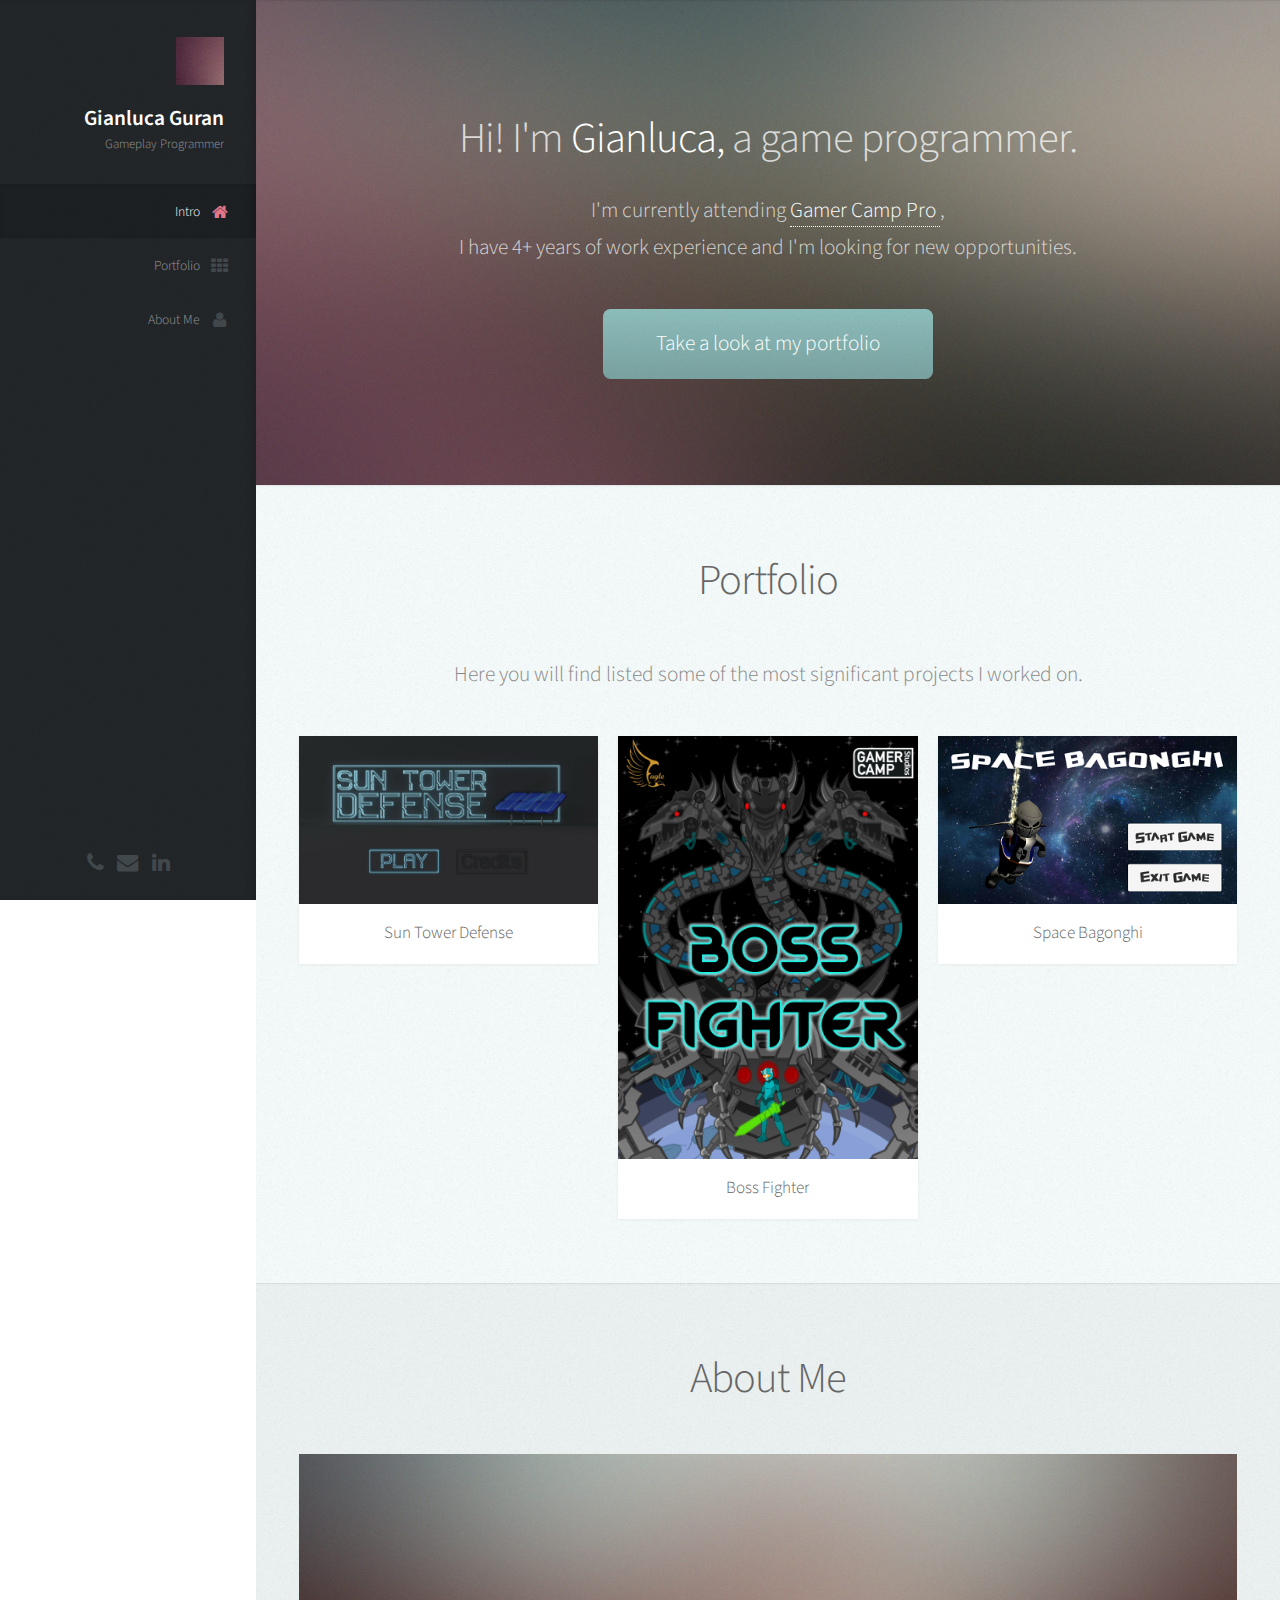
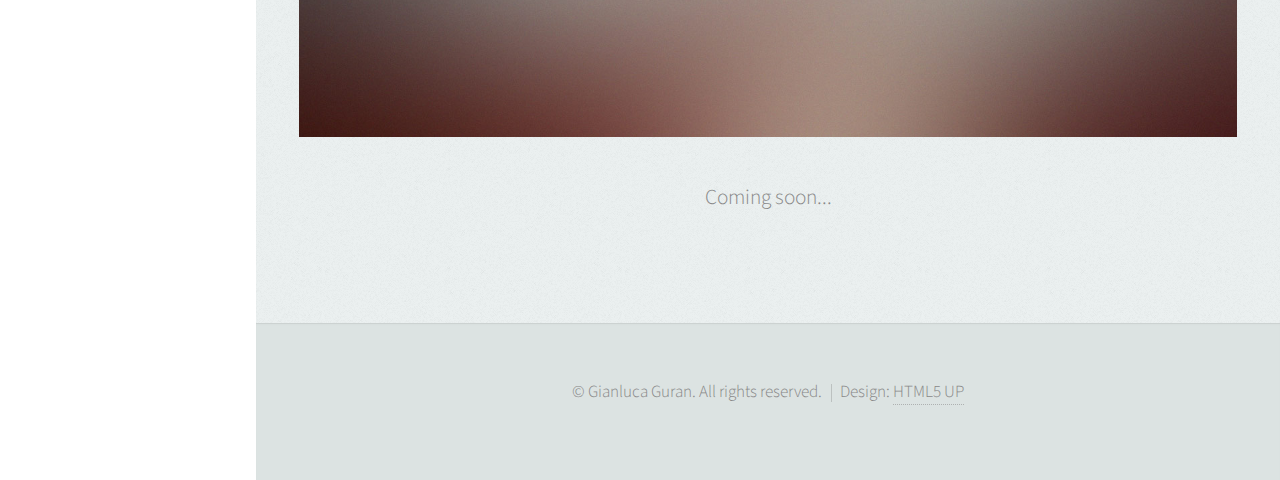
==== commit e40729ad: "updated index" ====
--- a/_new/prologue/index.html
+++ b/_new/prologue/index.html
@@ -47,7 +47,7 @@
 								<li><a href="#top" id="top-link" class="skel-layers-ignoreHref"><span class="icon fa-home">Intro</span></a></li>
 								<li><a href="#portfolio" id="portfolio-link" class="skel-layers-ignoreHref"><span class="icon fa-th">Portfolio</span></a></li>
 								<li><a href="#about" id="about-link" class="skel-layers-ignoreHref"><span class="icon fa-user">About Me</span></a></li>
-								<li><a href="#contact" id="contact-link" class="skel-layers-ignoreHref"><span class="icon fa-envelope">Contact</span></a></li>
+						<!--		<li><a href="#contact" id="contact-link" class="skel-layers-ignoreHref"><span class="icon fa-envelope">Contact</span></a></li> -->
 							</ul>
 						</nav>
 
@@ -70,7 +70,7 @@
 			<div id="main">
 
 				<!-- Intro -->
-					<section id="top" class="one dark cover">
+					<section id="top" class="one dark cover"  >
 						<div class="container">
 
 							<header>
@@ -94,12 +94,12 @@
 								<h2>Portfolio</h2>
 							</header>
 
-							<p>Here you will find listed some of the most significant projects I worked on during the years.</p>
+							<p>Here you will find listed some of the most significant projects I worked on.</p>
 
 							<div class="row">
 								  <div class="4u 12u$(mobile)">
 									<article class="item">
-										<a href="SunTowerDefense.html" class="image fit"><img src="images/pic02.jpg" alt="" /></a>
+										<a href="SunTowerDefense.html" class="image fit"><img src="images/SunTowerDefenseThumb.png" alt="" /></a>
 										<header>
 											<h3>Sun Tower Defense </h3>
 										</header>
@@ -129,9 +129,9 @@
 								</div>
 							 	<div class="4u$ 12u$(mobile)">
 									<article class="item">
-										<a href="SpaceBagonghi.html" class="image fit"><img src="images/pic06.jpg" alt="" /></a>
-										<header>
-											<h3>Space Bagonghi</h3>
+										<a href="SpaceBagonghi.html" class="image fit"><img src="images/SpaceBagonghiThumbnail.png" alt="" /></a>
+										<header>
+											<h3>Space Bagonghi             </h3>
 										</header>
 									</article>
 									<!-- <article class="item">
@@ -156,18 +156,13 @@
 
 							<a href="#" class="image featured"><img src="images/pic08.jpg" alt="" /></a>
 
-							<p>Tincidunt eu elit diam magnis pretium accumsan etiam id urna. Ridiculus
-							ultricies curae quis et rhoncus velit. Lobortis elementum aliquet nec vitae
-							laoreet eget cubilia quam non etiam odio tincidunt montes. Elementum sem
-							parturient nulla quam placerat viverra mauris non cum elit tempus ullamcorper
-							dolor. Libero rutrum ut lacinia donec curae mus vel quisque sociis nec
-							ornare iaculis.</p>
+							<p>Coming soon...</p>
 
 						</div>
 					</section>
 
 				<!-- Contact -->
-					<section id="contact" class="four">
+		<!--			<section id="contact" class="four">
 						<div class="container">
 
 							<header>
@@ -193,7 +188,7 @@
 							</form>
 
 						</div>
-					</section>
+					</section>   -->
 
 			</div>
 
